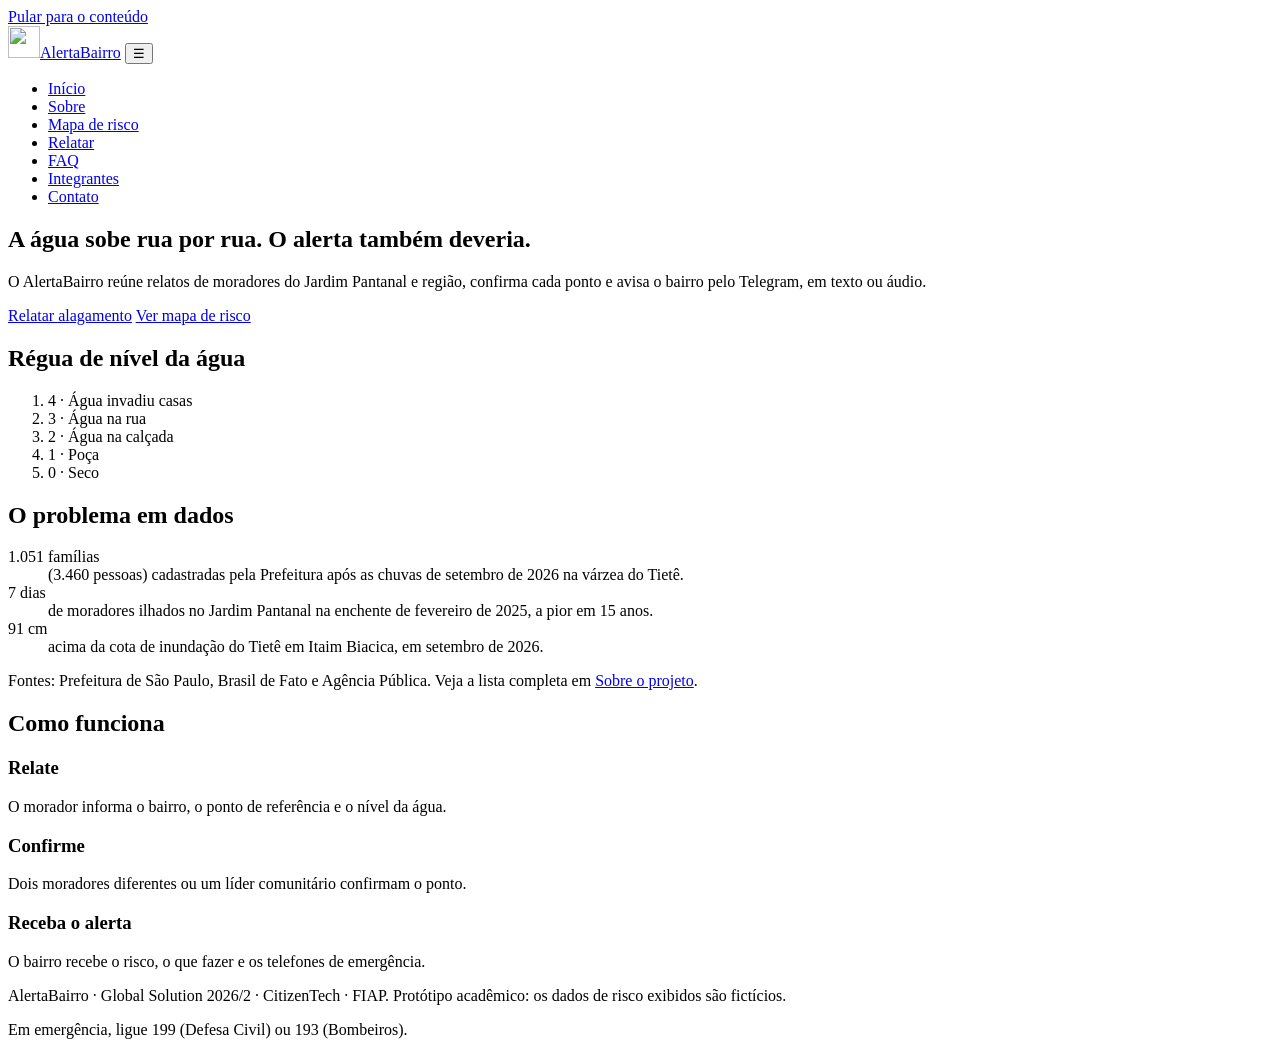
==== index.html @ b6b20f32 "feat: Página Index e inicio do deselvolvimento da ideia de projeto" ====
<!DOCTYPE html>
<html lang="pt-BR">
<head>
  <meta charset="UTF-8">
  <meta name="viewport" content="width=device-width, initial-scale=1">
  <title>Início | AlertaBairro</title>
  <meta name="description" content="AlertaBairro: alerta comunitário de enchentes, rua a rua, para o Jardim Pantanal e região.">
  <link rel="icon" href="assets/img/logo.svg" type="image/svg+xml">
  <link rel="stylesheet" href="css/style.css">
</head>
<body>
  <a class="pular" href="#conteudo">Pular para o conteúdo</a>
  <header>
    <div class="barra">
      <a class="logo" href="index.html"><img src="assets/img/logo.svg" alt="" width="32" height="32">AlertaBairro</a>
      <button class="menu-toggle" type="button" aria-label="Abrir menu" aria-expanded="false" aria-controls="menu-principal">&#9776;</button>
      <nav id="menu-principal" aria-label="Menu principal"><ul><li><a href="index.html" aria-current="page">Início</a></li><li><a href="sobre.html">Sobre</a></li><li><a href="mapa-risco.html">Mapa de risco</a></li><li><a href="relatar.html">Relatar</a></li><li><a href="faq.html">FAQ</a></li><li><a href="integrantes.html">Integrantes</a></li><li><a href="contato.html">Contato</a></li></ul></nav>
    </div>
  </header>
  <main id="conteudo" class="container">
    <section class="hero">
      <div>
        <h1>A água sobe rua por rua. O alerta também deveria.</h1>
        <p>O AlertaBairro reúne relatos de moradores do Jardim Pantanal e região, confirma cada ponto e avisa o bairro pelo Telegram, em texto ou áudio.</p>
        <p><a class="botao" href="relatar.html">Relatar alagamento</a> <a class="botao botao-claro" href="mapa-risco.html">Ver mapa de risco</a></p>
      </div>
      <div><h2>Régua de nível da água</h2><ol class="regua" aria-label="Escala de nível da água"><li class="n4">4 · Água invadiu casas</li><li class="n3">3 · Água na rua</li><li class="n2">2 · Água na calçada</li><li class="n1">1 · Poça</li><li class="n0">0 · Seco</li></ol></div>
    </section>
    <section>
      <h2>O problema em dados</h2>
      <dl class="dados">
        <div><dt>1.051 famílias</dt><dd>(3.460 pessoas) cadastradas pela Prefeitura após as chuvas de setembro de 2026 na várzea do Tietê.</dd></div>
        <div><dt>7 dias</dt><dd>de moradores ilhados no Jardim Pantanal na enchente de fevereiro de 2025, a pior em 15 anos.</dd></div>
        <div><dt>91 cm</dt><dd>acima da cota de inundação do Tietê em Itaim Biacica, em setembro de 2026.</dd></div>
      </dl>
      <p class="fonte">Fontes: Prefeitura de São Paulo, Brasil de Fato e Agência Pública. Veja a lista completa em <a href="sobre.html#fontes">Sobre o projeto</a>.</p>
    </section>
    <section>
      <h2>Como funciona</h2>
      <div class="grade">
        <article class="cartao"><h3>Relate</h3><p>O morador informa o bairro, o ponto de referência e o nível da água.</p></article>
        <article class="cartao"><h3>Confirme</h3><p>Dois moradores diferentes ou um líder comunitário confirmam o ponto.</p></article>
        <article class="cartao"><h3>Receba o alerta</h3><p>O bairro recebe o risco, o que fazer e os telefones de emergência.</p></article>
      </div>
    </section>
  </main>
  <footer>
    <div class="container">
      <p>AlertaBairro · Global Solution 2026/2 · CitizenTech · FIAP. Protótipo acadêmico: os dados de risco exibidos são fictícios.</p>
      <p>Em emergência, ligue 199 (Defesa Civil) ou 193 (Bombeiros).</p>
    </div>
  </footer>
  
</body>
</html>
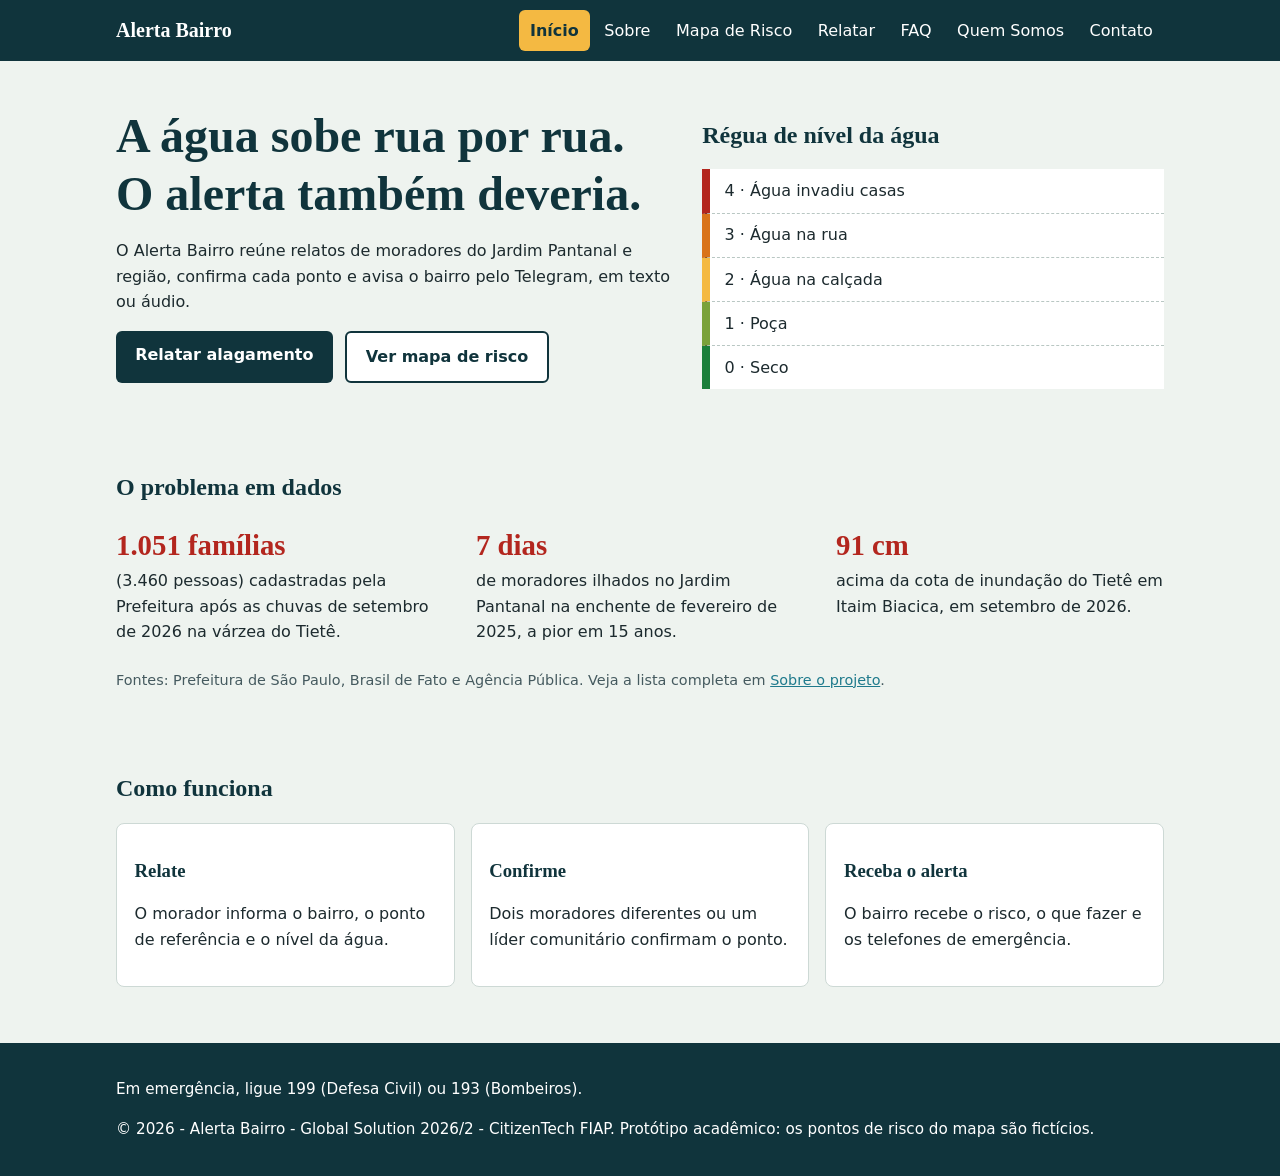
==== commit 268db3ce: "feat: atualizações" ====
--- a/index.html
+++ b/index.html
@@ -1,55 +1,124 @@
-<!DOCTYPE html>
-<html lang="pt-BR">
+<!doctype html>
+<html lang="pt-br">
 <head>
-  <meta charset="UTF-8">
-  <meta name="viewport" content="width=device-width, initial-scale=1">
-  <title>Início | AlertaBairro</title>
-  <meta name="description" content="AlertaBairro: alerta comunitário de enchentes, rua a rua, para o Jardim Pantanal e região.">
-  <link rel="icon" href="assets/img/logo.svg" type="image/svg+xml">
-  <link rel="stylesheet" href="css/style.css">
+    <meta charset="UTF-8">
+    <meta name="viewport" content="width=device-width, initial-scale=1.0">
+    <meta name="description" content="Alerta Bairro: alerta comunitário de enchentes, rua a rua, para o Jardim Pantanal e região.">
+    <title>Início | Alerta Bairro</title>
+    <link rel="stylesheet" href="css/style.css">
+    <link rel="stylesheet" href="css/menu.css">
+
+    <script src="js/menu.js" defer></script>
 </head>
 <body>
-  <a class="pular" href="#conteudo">Pular para o conteúdo</a>
-  <header>
-    <div class="barra">
-      <a class="logo" href="index.html"><img src="assets/img/logo.svg" alt="" width="32" height="32">AlertaBairro</a>
-      <button class="menu-toggle" type="button" aria-label="Abrir menu" aria-expanded="false" aria-controls="menu-principal">&#9776;</button>
-      <nav id="menu-principal" aria-label="Menu principal"><ul><li><a href="index.html" aria-current="page">Início</a></li><li><a href="sobre.html">Sobre</a></li><li><a href="mapa-risco.html">Mapa de risco</a></li><li><a href="relatar.html">Relatar</a></li><li><a href="faq.html">FAQ</a></li><li><a href="integrantes.html">Integrantes</a></li><li><a href="contato.html">Contato</a></li></ul></nav>
-    </div>
-  </header>
-  <main id="conteudo" class="container">
-    <section class="hero">
-      <div>
-        <h1>A água sobe rua por rua. O alerta também deveria.</h1>
-        <p>O AlertaBairro reúne relatos de moradores do Jardim Pantanal e região, confirma cada ponto e avisa o bairro pelo Telegram, em texto ou áudio.</p>
-        <p><a class="botao" href="relatar.html">Relatar alagamento</a> <a class="botao botao-claro" href="mapa-risco.html">Ver mapa de risco</a></p>
-      </div>
-      <div><h2>Régua de nível da água</h2><ol class="regua" aria-label="Escala de nível da água"><li class="n4">4 · Água invadiu casas</li><li class="n3">3 · Água na rua</li><li class="n2">2 · Água na calçada</li><li class="n1">1 · Poça</li><li class="n0">0 · Seco</li></ol></div>
-    </section>
-    <section>
-      <h2>O problema em dados</h2>
-      <dl class="dados">
-        <div><dt>1.051 famílias</dt><dd>(3.460 pessoas) cadastradas pela Prefeitura após as chuvas de setembro de 2026 na várzea do Tietê.</dd></div>
-        <div><dt>7 dias</dt><dd>de moradores ilhados no Jardim Pantanal na enchente de fevereiro de 2025, a pior em 15 anos.</dd></div>
-        <div><dt>91 cm</dt><dd>acima da cota de inundação do Tietê em Itaim Biacica, em setembro de 2026.</dd></div>
-      </dl>
-      <p class="fonte">Fontes: Prefeitura de São Paulo, Brasil de Fato e Agência Pública. Veja a lista completa em <a href="sobre.html#fontes">Sobre o projeto</a>.</p>
-    </section>
-    <section>
-      <h2>Como funciona</h2>
-      <div class="grade">
-        <article class="cartao"><h3>Relate</h3><p>O morador informa o bairro, o ponto de referência e o nível da água.</p></article>
-        <article class="cartao"><h3>Confirme</h3><p>Dois moradores diferentes ou um líder comunitário confirmam o ponto.</p></article>
-        <article class="cartao"><h3>Receba o alerta</h3><p>O bairro recebe o risco, o que fazer e os telefones de emergência.</p></article>
-      </div>
-    </section>
-  </main>
-  <footer>
-    <div class="container">
-      <p>AlertaBairro · Global Solution 2026/2 · CitizenTech · FIAP. Protótipo acadêmico: os dados de risco exibidos são fictícios.</p>
-      <p>Em emergência, ligue 199 (Defesa Civil) ou 193 (Bombeiros).</p>
-    </div>
-  </footer>
-  
+
+    <a class="pular" href="#conteudo">Pular para o conteúdo</a>
+
+    <header class="cabecalho">
+        <div class="container cabecalho-conteudo">
+            <a class="marca" href="index.html" aria-label="Alerta Bairro - Página inicial">
+                Alerta Bairro
+            </a>
+
+            <nav aria-label="Navegação principal">
+                <button id="botao-menu" class="hamburguer" type="button"
+                        aria-label="Abrir menu" aria-expanded="false" aria-controls="menu">
+                    <span></span>
+                    <span></span>
+                    <span></span>
+                </button>
+
+                <ul id="menu" class="menu">
+                    <li><a href="index.html" aria-current="page">Início</a></li>
+                    <li><a href="sobre.html">Sobre</a></li>
+                    <li><a href="mapa-risco.html">Mapa de Risco</a></li>
+                    <li><a href="relatar.html">Relatar</a></li>
+                    <li><a href="faq.html">FAQ</a></li>
+                    <li><a href="integrantes.html">Quem Somos</a></li>
+                    <li><a href="contato.html">Contato</a></li>
+                </ul>
+            </nav>
+        </div>
+    </header>
+
+    <main id="conteudo">
+        <!-- DESTAQUE -->
+        <section class="hero container" aria-labelledby="titulo-principal">
+            <div class="hero-conteudo">
+                <h1 id="titulo-principal">A água sobe rua por rua. O alerta também deveria.</h1>
+                <p>
+                    O Alerta Bairro reúne relatos de moradores do Jardim Pantanal e região, confirma cada ponto
+                    e avisa o bairro pelo Telegram, em texto ou áudio.
+                </p>
+
+                <div class="hero-botoes">
+                    <a class="botao" href="relatar.html">Relatar alagamento</a>
+                    <a class="botao botao-secundario" href="mapa-risco.html">Ver mapa de risco</a>
+                </div>
+            </div>
+
+            <div>
+                <h2>Régua de nível da água</h2>
+                <ol class="regua" aria-label="Escala de nível da água">
+                    <li class="n4">4 · Água invadiu casas</li>
+                    <li class="n3">3 · Água na rua</li>
+                    <li class="n2">2 · Água na calçada</li>
+                    <li class="n1">1 · Poça</li>
+                    <li class="n0">0 · Seco</li>
+                </ol>
+            </div>
+        </section>
+
+        <!-- O PROBLEMA EM DADOS -->
+        <section class="secao container" aria-labelledby="titulo-dados">
+            <h2 id="titulo-dados">O problema em dados</h2>
+            <dl class="dados">
+                <div>
+                    <dt>1.051 famílias</dt>
+                    <dd>(3.460 pessoas) cadastradas pela Prefeitura após as chuvas de setembro de 2026 na várzea do Tietê.</dd>
+                </div>
+                <div>
+                    <dt>7 dias</dt>
+                    <dd>de moradores ilhados no Jardim Pantanal na enchente de fevereiro de 2025, a pior em 15 anos.</dd>
+                </div>
+                <div>
+                    <dt>91 cm</dt>
+                    <dd>acima da cota de inundação do Tietê em Itaim Biacica, em setembro de 2026.</dd>
+                </div>
+            </dl>
+            <p class="fonte">
+                Fontes: Prefeitura de São Paulo, Brasil de Fato e Agência Pública.
+                Veja a lista completa em <a href="sobre.html#fontes">Sobre o projeto</a>.
+            </p>
+        </section>
+
+        <!-- COMO FUNCIONA -->
+        <section class="secao container" aria-labelledby="titulo-como-funciona">
+            <h2 id="titulo-como-funciona">Como funciona</h2>
+            <div class="grade-cards">
+                <article class="cartao">
+                    <h3>Relate</h3>
+                    <p>O morador informa o bairro, o ponto de referência e o nível da água.</p>
+                </article>
+                <article class="cartao">
+                    <h3>Confirme</h3>
+                    <p>Dois moradores diferentes ou um líder comunitário confirmam o ponto.</p>
+                </article>
+                <article class="cartao">
+                    <h3>Receba o alerta</h3>
+                    <p>O bairro recebe o risco, o que fazer e os telefones de emergência.</p>
+                </article>
+            </div>
+        </section>
+    </main>
+
+    <!-- RODAPÉ -->
+    <footer class="rodape">
+        <div class="container">
+            <p>Em emergência, ligue 199 (Defesa Civil) ou 193 (Bombeiros).</p>
+            <p class="copyright">&copy; 2026 - Alerta Bairro - Global Solution 2026/2 - CitizenTech FIAP. Protótipo acadêmico: os pontos de risco do mapa são fictícios.</p>
+        </div>
+    </footer>
+
 </body>
 </html>
--- a/css/style.css
+++ b/css/style.css
@@ -0,0 +1,400 @@
+/* ==========================================================================
+   AlertaBairro - folha de estilos única do site
+   --------------------------------------------------------------------------
+   ÍNDICE
+    1. Variáveis de cor
+    2. Base (reset, texto, títulos, imagens, links)
+    3. Acessibilidade (foco e link "pular para o conteúdo")
+    4. Layout geral (container e seções)
+    5. Cabeçalho e menu (arquivo css/menu.css)
+    6. Botões
+    7. Página inicial (destaque, régua de nível, dados)
+    8. Cartões e grades
+    9. Selos de risco
+   10. Formulários
+   11. Mensagens de aviso
+   12. Filtros do mapa de risco
+   13. Acordeão do FAQ
+   14. Página de integrantes
+   15. Rodapé
+   16. Responsividade (media queries)
+   ========================================================================== */
+
+
+/* 1. VARIÁVEIS DE COR
+   Todas as cores do site ficam aqui. Para mudar a identidade visual,
+   basta alterar estes valores: o resto do arquivo usa var(--nome). */
+:root {
+    --tinta: #10343c;    /* azul-petróleo escuro: cabeçalho, rodapé e títulos */
+    --agua: #1f7a8c;     /* azul água: links e destaques */
+    --fundo: #eef3ef;    /* cinza-esverdeado claro: fundo das páginas */
+    --lama: #4a3f35;     /* marrom: borda da régua de nível */
+    --amarelo: #f4b942;  /* amarelo de alerta: menu ativo, foco e risco médio */
+    --perigo: #b3261e;   /* vermelho: erros, números do problema e risco crítico */
+    --ok: #1b7f3b;       /* verde: campo válido e risco baixo */
+    --texto: #1c2a2e;    /* cor do texto corrido */
+}
+
+
+/* 2. BASE
+   Regras que valem para o site inteiro. */
+* {
+    box-sizing: border-box;  /* padding e borda não aumentam a largura do elemento */
+}
+
+body {
+    margin: 0;
+    font-family: system-ui, -apple-system, "Segoe UI", Roboto, sans-serif;  /* fonte do sistema: carrega rápido */
+    color: var(--texto);
+    background: var(--fundo);
+    line-height: 1.6;  /* espaço entre linhas confortável para leitura */
+}
+
+h1, h2, h3 {
+    font-family: Georgia, "Times New Roman", serif;  /* títulos com serifa, para dar personalidade */
+    line-height: 1.2;
+    color: var(--tinta);
+}
+
+img {
+    max-width: 100%;  /* imagens nunca passam da largura da tela */
+    height: auto;
+}
+
+a {
+    color: var(--agua);
+}
+
+
+/* 3. ACESSIBILIDADE */
+
+/* Contorno amarelo visível quando o elemento é focado pelo teclado (tecla Tab) */
+a:focus-visible,
+button:focus-visible,
+input:focus-visible,
+select:focus-visible,
+textarea:focus-visible {
+    outline: 3px solid var(--amarelo);
+    outline-offset: 2px;
+}
+
+/* Link "Pular para o conteúdo": escondido fora da tela até receber foco do teclado */
+.pular {
+    position: absolute;
+    left: -999px;
+}
+
+.pular:focus {
+    left: 1rem;
+    top: 1rem;
+    background: #fff;
+    padding: .5rem;
+    z-index: 20;
+}
+
+
+/* 4. LAYOUT GERAL */
+
+/* Centraliza o conteúdo e limita a largura em telas grandes */
+.container {
+    max-width: 1080px;
+    margin: 0 auto;
+    padding: 0 1rem;
+}
+
+/* Espaçamento vertical entre blocos de conteúdo */
+.secao {
+    padding-top: 1.5rem;
+    padding-bottom: 1.5rem;
+}
+
+
+/* 5. CABEÇALHO E MENU
+   Movido para o arquivo css/menu.css (logo, hambúrguer e links de navegação). */
+
+
+/* 6. BOTÕES */
+
+/* Botão padrão (escuro) */
+.botao {
+    display: inline-block;
+    background: var(--tinta);
+    color: #fff;
+    font: inherit;
+    font-weight: 700;
+    padding: .7rem 1.2rem;
+    border: 0;
+    border-radius: 6px;
+    text-decoration: none;
+    cursor: pointer;
+}
+
+/* Variação clara, com borda: usada como botão secundário */
+.botao-secundario {
+    background: #fff;
+    color: var(--tinta);
+    border: 2px solid var(--tinta);
+}
+
+
+/* 7. PÁGINA INICIAL */
+
+/* Destaque do topo: texto à esquerda e régua à direita (duas colunas) */
+.hero {
+    padding-top: 2.5rem;
+    padding-bottom: 2.5rem;
+    display: grid;
+    gap: 2rem;
+    grid-template-columns: 1.2fr 1fr;
+    align-items: center;
+}
+
+.hero h1 {
+    font-size: clamp(2rem, 5vw, 3rem);  /* o tamanho se adapta à largura da tela */
+    margin: 0 0 .75rem;
+}
+
+/* Botões do destaque, lado a lado, com quebra de linha no celular */
+.hero-botoes {
+    display: flex;
+    flex-wrap: wrap;
+    gap: .75rem;
+}
+
+/* Régua de nível da água: lista vertical com uma borda marrom, como uma régua de cota */
+.regua {
+    list-style: none;
+    margin: 0;
+    padding: 0;
+    border-left: 8px solid var(--lama);
+    background: #fff;
+}
+
+.regua li {
+    padding: .55rem .9rem;
+    border-bottom: 1px dashed #b9c7c3;
+}
+
+.regua li:last-child {
+    border-bottom: 0;
+}
+
+/* Cor de cada nível da régua (0 = seco ... 4 = invadiu casas).
+   A margem negativa faz a faixa colorida cobrir a borda marrom. */
+.n0 { border-left: 8px solid #1b7f3b; margin-left: -8px; }
+.n1 { border-left: 8px solid #7aa23a; margin-left: -8px; }
+.n2 { border-left: 8px solid var(--amarelo); margin-left: -8px; }
+.n3 { border-left: 8px solid #d9731a; margin-left: -8px; }
+.n4 { border-left: 8px solid var(--perigo); margin-left: -8px; }
+
+/* Bloco "O problema em dados": número grande (dt) e explicação (dd) */
+.dados {
+    display: grid;
+    gap: 1rem 2rem;
+    grid-template-columns: repeat(auto-fit, minmax(240px, 1fr));  /* as colunas se ajustam sozinhas */
+}
+
+.dados dt {
+    font-family: Georgia, serif;
+    font-size: 1.8rem;
+    font-weight: 700;
+    color: var(--perigo);
+}
+
+.dados dd {
+    margin: 0 0 .5rem;
+}
+
+/* Texto pequeno com a citação das fontes */
+.fonte {
+    font-size: .9rem;
+    color: #455a5f;
+}
+
+
+/* 8. CARTÕES E GRADES */
+
+/* Grade que distribui os cartões em quantas colunas couberem na tela */
+.grade-cards {
+    display: grid;
+    gap: 1rem;
+    grid-template-columns: repeat(auto-fit, minmax(230px, 1fr));
+}
+
+/* Cartão branco com borda suave: usado em "Como funciona", mapa de risco e integrantes */
+.cartao {
+    background: #fff;
+    border: 1px solid #cdd9d5;
+    border-radius: 8px;
+    padding: 1.1rem;
+}
+
+
+/* 9. SELOS DE RISCO
+   O JavaScript (js/risco.js) aplica estas classes conforme o nível calculado. */
+.selo {
+    display: inline-block;
+    padding: .1rem .6rem;
+    border-radius: 999px;  /* formato de pílula */
+    font-size: .9rem;
+    font-weight: 700;
+}
+
+.risco-baixo   { background: var(--ok);     color: #fff; }
+.risco-medio   { background: var(--amarelo); color: var(--tinta); }
+.risco-alto    { background: #b45309;       color: #fff; }
+.risco-critico { background: var(--perigo); color: #fff; }
+
+
+/* 10. FORMULÁRIOS
+   Usados nas páginas de contato e de relato. */
+label,
+legend {
+    font-weight: 600;
+}
+
+label {
+    display: block;
+    margin-top: 1rem;
+}
+
+/* Campos de texto, listas e áreas de texto ocupam toda a largura */
+input,
+select,
+textarea {
+    width: 100%;
+    padding: .65rem;
+    font: inherit;
+    border: 2px solid #7d9490;
+    border-radius: 6px;
+    background: #fff;
+}
+
+/* Botões de opção e caixas de marcação mantêm o tamanho natural */
+input[type="radio"],
+input[type="checkbox"] {
+    width: auto;
+    margin-right: .5rem;
+}
+
+/* Rótulo de uma opção (rádio ou checkbox): texto normal, menos espaço em cima */
+.opcao {
+    font-weight: 400;
+    margin-top: .4rem;
+}
+
+fieldset {
+    border: 2px solid #7d9490;
+    border-radius: 6px;
+    margin: 1rem 0 0;
+}
+
+/* Estados de validação, aplicados pelo js/contato.js */
+.invalido { border-color: var(--perigo); }
+.valido   { border-color: var(--ok); }
+
+/* Mensagem de erro embaixo de cada campo (reserva espaço para a tela não "pular") */
+.erro {
+    display: block;
+    min-height: 1.3em;
+    color: var(--perigo);
+    font-size: .9rem;
+}
+
+
+/* 11. MENSAGENS DE AVISO
+   Caixa de resultado do formulário e do simulador de relato. */
+.aviso {
+    margin-top: 1rem;
+    padding: .8rem 1rem;
+    border-radius: 6px;
+    font-weight: 600;
+}
+
+/* Quando está vazia, a caixa não aparece */
+.aviso:empty {
+    display: none;
+}
+
+.aviso-ok   { background: #d9f0df; color: #124d25; }  /* sucesso */
+.aviso-erro { background: #f9dcd9; color: #7a1710; }  /* erro */
+
+
+/* 12. FILTROS DO MAPA DE RISCO */
+
+/* Dois filtros lado a lado (bairro e nível) */
+.filtros {
+    display: grid;
+    gap: 1rem;
+    grid-template-columns: 1fr 1fr;
+    max-width: 640px;
+}
+
+
+/* 13. ACORDEÃO DO FAQ
+   Cada pergunta é um botão; o js/menu.js mostra e esconde a resposta. */
+.acordeao-botao {
+    display: block;
+    width: 100%;
+    text-align: left;
+    font: inherit;
+    font-weight: 700;
+    background: #fff;
+    border: 2px solid #cdd9d5;
+    border-radius: 6px;
+    padding: .8rem 1rem;
+    margin-top: .6rem;
+    cursor: pointer;
+}
+
+/* Pergunta aberta: borda azul */
+.acordeao-botao[aria-expanded="true"] {
+    border-color: var(--agua);
+}
+
+.acordeao-painel {
+    padding: .6rem 1rem;
+}
+
+
+/* 14. PÁGINA DE INTEGRANTES */
+
+/* Foto redonda de cada integrante */
+.avatar {
+    width: 96px;
+    height: 96px;
+    border-radius: 50%;
+    background: #d6e4e0;
+}
+
+
+/* 15. RODAPÉ */
+.rodape {
+    background: var(--tinta);
+    color: #fff;
+    padding: 1.2rem 0;
+    margin-top: 2rem;
+    font-size: .95rem;
+}
+
+.rodape a {
+    color: #fff;
+}
+
+
+/* 16. RESPONSIVIDADE */
+
+/* Tablets e celulares (até 900 px): o destaque vira uma coluna.
+   O comportamento do menu hambúrguer fica em css/menu.css. */
+@media (max-width: 900px) {
+    .hero {
+        grid-template-columns: 1fr;
+    }
+}
+
+/* Celulares pequenos (até 480 px): filtros um embaixo do outro */
+@media (max-width: 480px) {
+    .filtros {
+        grid-template-columns: 1fr;
+    }
+}
--- a/css/menu.css
+++ b/css/menu.css
@@ -0,0 +1,119 @@
+/* ==========================================================================
+   AlertaBairro - cabeçalho e menu de navegação
+   --------------------------------------------------------------------------
+   ÍNDICE
+    1. Cabeçalho
+    2. Marca (logo)
+    3. Botão hambúrguer
+    4. Menu de links
+    5. Responsividade do menu
+   Usa as variáveis de cor definidas em css/style.css.
+   ========================================================================== */
+
+
+/* 1. CABEÇALHO
+   Faixa escura do topo. O conteúdo interno usa a classe .container (style.css). */
+.cabecalho {
+    background: var(--tinta);
+}
+
+/* Logo à esquerda e menu à direita. position: relative serve de
+   referência para o menu aberto no celular (seção 5). */
+.cabecalho-conteudo {
+    display: flex;
+    align-items: center;
+    justify-content: space-between;
+    position: relative;
+    padding-top: .6rem;
+    padding-bottom: .6rem;
+}
+
+
+/* 2. MARCA (LOGO) */
+.marca {
+    display: flex;
+    align-items: center;
+    gap: .5rem;
+    color: #fff;
+    text-decoration: none;
+    font-family: Georgia, serif;
+    font-size: 1.25rem;
+    font-weight: 700;
+}
+
+
+/* 3. BOTÃO HAMBÚRGUER
+   Escondido no computador. Cada <span> do HTML vira uma das três barras. */
+.hamburguer {
+    display: none;
+    background: none;
+    border: 2px solid #fff;
+    border-radius: 8px;
+    padding: .5rem .55rem;
+    cursor: pointer;
+}
+
+.hamburguer span {
+    display: block;
+    width: 24px;
+    height: 3px;
+    margin: 4px 0;
+    background: #fff;
+    border-radius: 2px;
+}
+
+
+/* 4. MENU DE LINKS (computador): lista em linha */
+.menu {
+    list-style: none;
+    display: flex;
+    flex-wrap: wrap;
+    gap: .2rem;
+    margin: 0;
+    padding: 0;
+}
+
+.menu a {
+    display: block;
+    color: #fff;
+    text-decoration: none;
+    padding: .5rem .7rem;
+    border-radius: 6px;
+}
+
+.menu a:hover {
+    background: var(--agua);
+}
+
+/* Página atual: destacada em amarelo (atributo aria-current no HTML) */
+.menu a[aria-current="page"] {
+    background: var(--amarelo);
+    color: var(--tinta);
+    font-weight: 700;
+}
+
+
+/* 5. RESPONSIVIDADE DO MENU
+   Até 900 px: aparece o hambúrguer e o menu vira uma lista vertical que
+   abre sob o cabeçalho. O js/menu.js adiciona a classe "aberto". */
+@media (max-width: 900px) {
+    .hamburguer {
+        display: block;
+    }
+
+    .menu {
+        display: none;
+        position: absolute;
+        top: 100%;
+        left: 0;
+        right: 0;
+        z-index: 10;
+        flex-direction: column;
+        background: var(--tinta);
+        padding: .4rem 1rem .8rem;
+    }
+
+    .menu.aberto {
+        display: flex;
+    }
+}
